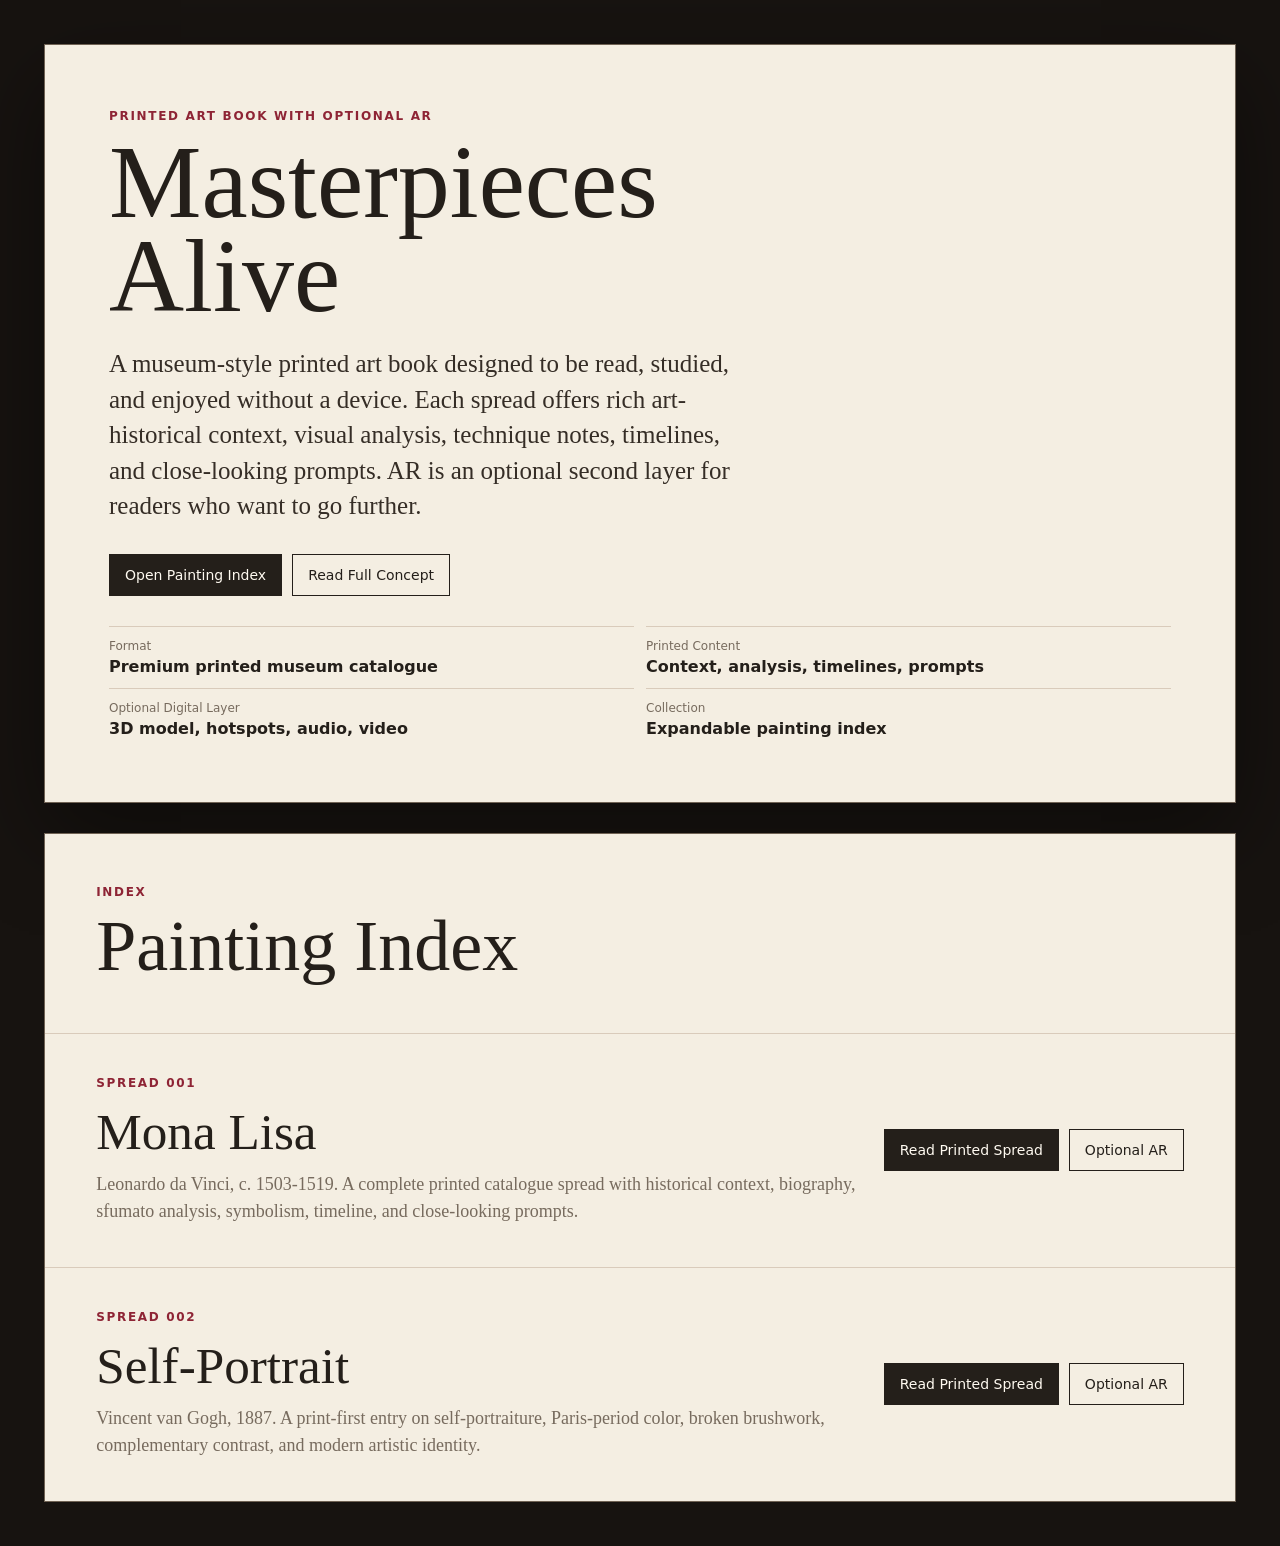
==== index.html @ 3249b7e1 "updates" ====
<!doctype html>
<html lang="en">
  <head>
    <meta charset="utf-8" />
    <meta name="viewport" content="width=device-width, initial-scale=1" />
    <meta name="theme-color" content="#191512" />
    <title>DACIART - Augmented Art Book</title>
    <link rel="stylesheet" href="styles/site.css" />
  </head>
  <body>
    <main class="home-shell">
      <section class="book-hero index-hero" aria-labelledby="book-title">
        <article class="intro">
          <p class="eyebrow">Printed Art Book with Optional AR</p>
          <h1 id="book-title">Masterpieces Alive</h1>
          <p class="dek">
            A museum-style printed art book designed to be read, studied, and enjoyed without a device. Each spread offers rich art-historical context, visual analysis, technique notes, timelines, and close-looking prompts. AR is an optional second layer for readers who want to go further.
          </p>

          <div class="actions" aria-label="Primary actions">
            <a class="button primary" href="#painting-index">Open Painting Index</a>
            <a class="button" href="AR_Art_Book_Concept.md">Read Full Concept</a>
          </div>

          <dl class="facts">
            <div>
              <dt>Format</dt>
              <dd>Premium printed museum catalogue</dd>
            </div>
            <div>
              <dt>Printed Content</dt>
              <dd>Context, analysis, timelines, prompts</dd>
            </div>
            <div>
              <dt>Optional Digital Layer</dt>
              <dd>3D model, hotspots, audio, video</dd>
            </div>
            <div>
              <dt>Collection</dt>
              <dd>Expandable painting index</dd>
            </div>
          </dl>
        </article>
      </section>

      <section id="painting-index" class="painting-index" aria-labelledby="index-title">
        <div class="section-heading">
          <p class="eyebrow">Index</p>
          <h2 id="index-title">Painting Index</h2>
        </div>

        <article class="painting-row">
          <div>
            <p class="eyebrow">Spread 001</p>
            <h3>Mona Lisa</h3>
            <p>Leonardo da Vinci, c. 1503-1519. A complete printed catalogue spread with historical context, biography, sfumato analysis, symbolism, timeline, and close-looking prompts.</p>
          </div>
          <div class="row-actions">
            <a class="button primary" href="print-target.html">Read Printed Spread</a>
            <a class="button" href="ar.html?painting=mona-lisa">Optional AR</a>
          </div>
        </article>

        <article class="painting-row">
          <div>
            <p class="eyebrow">Spread 002</p>
            <h3>Self-Portrait</h3>
            <p>Vincent van Gogh, 1887. A print-first entry on self-portraiture, Paris-period color, broken brushwork, complementary contrast, and modern artistic identity.</p>
          </div>
          <div class="row-actions">
            <a class="button primary" href="print-van-gogh.html">Read Printed Spread</a>
            <a class="button" href="ar.html?painting=van-gogh">Optional AR</a>
          </div>
        </article>
      </section>
    </main>
  </body>
</html>
---- styles/site.css ----
:root {
  --ink: #241f1a;
  --muted: #776b5e;
  --paper: #f4eee2;
  --panel: #fffaf1;
  --line: #d9cbbb;
  --accent: #8e2435;
  --dark: #171310;
}

* {
  box-sizing: border-box;
}

body {
  margin: 0;
  font-family: Inter, ui-sans-serif, system-ui, -apple-system, BlinkMacSystemFont, "Segoe UI", sans-serif;
  color: var(--ink);
  background: var(--dark);
}

a {
  color: inherit;
}

.home-shell {
  min-height: 100vh;
  padding: clamp(18px, 4vw, 44px);
}

.book-hero {
  max-width: 1320px;
  margin: 0 auto 30px;
  min-height: 78vh;
  display: grid;
  grid-template-columns: minmax(300px, 0.86fr) minmax(340px, 1fr);
  border: 1px solid #6f6254;
  background: var(--paper);
  box-shadow: 0 34px 90px rgba(0, 0, 0, 0.42);
}

.index-hero {
  min-height: auto;
  display: block;
}

.index-hero .intro {
  min-height: 68vh;
}

.plate {
  display: grid;
  place-items: center;
  padding: clamp(24px, 4vw, 52px);
  background: #15120f;
}

.plate img {
  max-width: 100%;
  max-height: 74vh;
  object-fit: contain;
  box-shadow: 0 18px 40px rgba(0, 0, 0, 0.44);
}

.intro {
  display: flex;
  flex-direction: column;
  justify-content: center;
  padding: clamp(28px, 5vw, 70px);
}

.eyebrow {
  margin: 0 0 12px;
  color: var(--accent);
  font-size: 12px;
  font-weight: 700;
  letter-spacing: 0.14em;
  text-transform: uppercase;
}

h1,
h2 {
  margin: 0;
  font-family: Georgia, "Times New Roman", serif;
  font-weight: 500;
  letter-spacing: 0;
}

.intro h1 {
  max-width: 9ch;
  font-size: clamp(54px, 9vw, 104px);
  line-height: 0.9;
}

.dek {
  max-width: 640px;
  margin: 24px 0 0;
  font-family: Georgia, "Times New Roman", serif;
  font-size: clamp(19px, 2.3vw, 25px);
  line-height: 1.42;
  color: #352d26;
}

.actions {
  display: flex;
  flex-wrap: wrap;
  gap: 10px;
  margin: 30px 0;
}

.button {
  display: inline-flex;
  align-items: center;
  justify-content: center;
  min-height: 42px;
  padding: 10px 15px;
  border: 1px solid var(--ink);
  text-decoration: none;
  font-size: 14px;
  background: transparent;
}

.button.primary {
  background: var(--ink);
  color: #fffaf1;
}

.facts {
  display: grid;
  grid-template-columns: repeat(2, minmax(0, 1fr));
  gap: 12px;
  margin: 0;
}

.facts div {
  border-top: 1px solid var(--line);
  padding-top: 12px;
}

.facts dt {
  color: var(--muted);
  font-size: 12px;
}

.facts dd {
  margin: 4px 0 0;
  font-weight: 700;
}

.painting-index {
  max-width: 1320px;
  margin: 0 auto;
  background: var(--paper);
  border: 1px solid #6f6254;
}

.section-heading {
  padding: clamp(24px, 4vw, 52px);
  border-bottom: 1px solid var(--line);
}

.section-heading h2 {
  font-size: clamp(38px, 6vw, 72px);
  line-height: 0.98;
}

.painting-row {
  display: grid;
  grid-template-columns: 1fr auto;
  gap: 24px;
  align-items: center;
  padding: clamp(22px, 4vw, 42px) clamp(24px, 4vw, 52px);
  border-bottom: 1px solid var(--line);
}

.painting-row:last-child {
  border-bottom: 0;
}

.painting-row h3 {
  margin: 0;
  font-family: Georgia, "Times New Roman", serif;
  font-size: clamp(30px, 4vw, 54px);
  font-weight: 500;
}

.painting-row p:not(.eyebrow) {
  max-width: 760px;
  margin: 10px 0 0;
  color: var(--muted);
  font-family: Georgia, "Times New Roman", serif;
  font-size: 18px;
  line-height: 1.5;
}

.row-actions {
  display: flex;
  flex-wrap: wrap;
  justify-content: flex-end;
  gap: 10px;
}

.spread-preview {
  max-width: 1320px;
  margin: 0 auto;
  display: grid;
  grid-template-columns: 0.95fr 1.05fr;
  background: var(--paper);
  border: 1px solid #6f6254;
}

.page {
  padding: clamp(24px, 4vw, 52px);
}

.page + .page {
  border-left: 1px solid var(--line);
}

.image-page figure {
  margin: 0;
}

.image-page img {
  width: 100%;
  max-height: 620px;
  object-fit: contain;
  background: #15120f;
  padding: 18px;
}

figcaption {
  display: grid;
  gap: 4px;
  margin-top: 14px;
  color: var(--muted);
  font-size: 13px;
}

figcaption strong {
  color: var(--ink);
  font-size: 18px;
}

.meta {
  display: flex;
  flex-wrap: wrap;
  gap: 8px;
  margin-bottom: 22px;
}

.meta span {
  border: 1px solid var(--line);
  color: var(--muted);
  padding: 7px 10px;
  font-size: 12px;
}

.text-page h2 {
  font-size: clamp(44px, 7vw, 82px);
  line-height: 0.95;
}

.artist {
  margin: 8px 0 28px;
  color: var(--muted);
  font-size: 18px;
}

.essay-grid {
  display: grid;
  grid-template-columns: 1fr 1fr;
  gap: 24px;
}

.essay-grid h3 {
  margin: 0 0 8px;
  color: var(--accent);
  font-size: 13px;
  letter-spacing: 0.08em;
  text-transform: uppercase;
}

.essay-grid p {
  margin: 0;
  font-family: Georgia, "Times New Roman", serif;
  font-size: 18px;
  line-height: 1.55;
}

.target-body {
  background: #ece5d8;
}

.target-sheet {
  width: min(920px, calc(100vw - 28px));
  margin: 20px auto;
  padding: clamp(18px, 4vw, 42px);
  background: var(--paper);
  border: 1px solid var(--line);
}

.target-sheet header {
  text-align: center;
  margin-bottom: 22px;
}

.target-sheet h1 {
  font-size: clamp(42px, 8vw, 78px);
}

.target-sheet p {
  margin: 10px auto 0;
  max-width: 620px;
  color: var(--muted);
}

.target-art {
  margin: 0;
  display: grid;
  place-items: center;
}

.target-art img {
  width: min(620px, 100%);
  height: auto;
  border: 1px solid #312820;
}

.target-sheet footer {
  display: flex;
  justify-content: center;
  gap: 10px;
  flex-wrap: wrap;
  margin-top: 24px;
}

.catalogue-spread {
  width: min(1320px, calc(100vw - 28px));
  margin: 20px auto;
  display: grid;
  grid-template-columns: minmax(320px, 0.88fr) minmax(420px, 1.12fr);
  background: var(--paper);
  border: 1px solid var(--line);
}

.catalogue-plate,
.catalogue-text {
  padding: clamp(22px, 4vw, 46px);
}

.catalogue-plate {
  border-right: 1px solid var(--line);
}

.catalogue-text h1 {
  margin: 0;
  font-family: Georgia, "Times New Roman", serif;
  font-size: clamp(44px, 7vw, 78px);
  font-weight: 500;
  line-height: 0.95;
}

.catalogue-meta {
  display: grid;
  grid-template-columns: repeat(2, minmax(0, 1fr));
  gap: 10px;
  margin: 22px 0 28px;
}

.catalogue-meta div {
  border-top: 1px solid var(--line);
  padding-top: 10px;
}

.catalogue-meta dt {
  color: var(--muted);
  font-size: 12px;
  text-transform: uppercase;
  letter-spacing: 0.08em;
}

.catalogue-meta dd {
  margin: 4px 0 0;
  font-weight: 700;
}

.catalogue-grid {
  display: grid;
  grid-template-columns: repeat(2, minmax(0, 1fr));
  gap: 24px;
}

.catalogue-grid h2,
.timeline-strip h2,
.ar-note h2 {
  margin: 0 0 8px;
  color: var(--accent);
  font-size: 13px;
  letter-spacing: 0.08em;
  text-transform: uppercase;
}

.catalogue-grid p,
.catalogue-grid li,
.timeline-strip li,
.ar-note p {
  color: #352d26;
  font-family: Georgia, "Times New Roman", serif;
  font-size: 16px;
  line-height: 1.48;
}

.catalogue-grid p,
.ar-note p {
  margin: 0;
}

.catalogue-grid ul,
.timeline-strip ol {
  margin: 0;
  padding-left: 20px;
}

.timeline-strip {
  margin-top: 28px;
  padding-top: 18px;
  border-top: 1px solid var(--line);
}

.timeline-strip ol {
  display: grid;
  grid-template-columns: repeat(2, minmax(0, 1fr));
  gap: 10px 22px;
}

.ar-note {
  margin-top: 26px;
  padding: 16px;
  border: 1px solid var(--line);
  background: rgba(255, 250, 241, 0.56);
}

.ar-note .button {
  margin: 14px 8px 0 0;
}

@media (max-width: 860px) {
  .book-hero,
  .spread-preview,
  .catalogue-spread {
    grid-template-columns: 1fr;
  }

  .page + .page {
    border-left: 0;
    border-top: 1px solid var(--line);
  }

  .essay-grid,
  .facts {
    grid-template-columns: 1fr;
  }

  .painting-row {
    grid-template-columns: 1fr;
  }

  .row-actions {
    justify-content: flex-start;
  }

  .catalogue-plate {
    border-right: 0;
    border-bottom: 1px solid var(--line);
  }

  .catalogue-grid,
  .catalogue-meta,
  .timeline-strip ol {
    grid-template-columns: 1fr;
  }
}

@media print {
  body,
  .target-body {
    background: white;
  }

  .home-shell,
  .catalogue-spread,
  .target-sheet {
    width: 100%;
    margin: 0;
    box-shadow: none;
  }

  .button {
    display: none;
  }
}
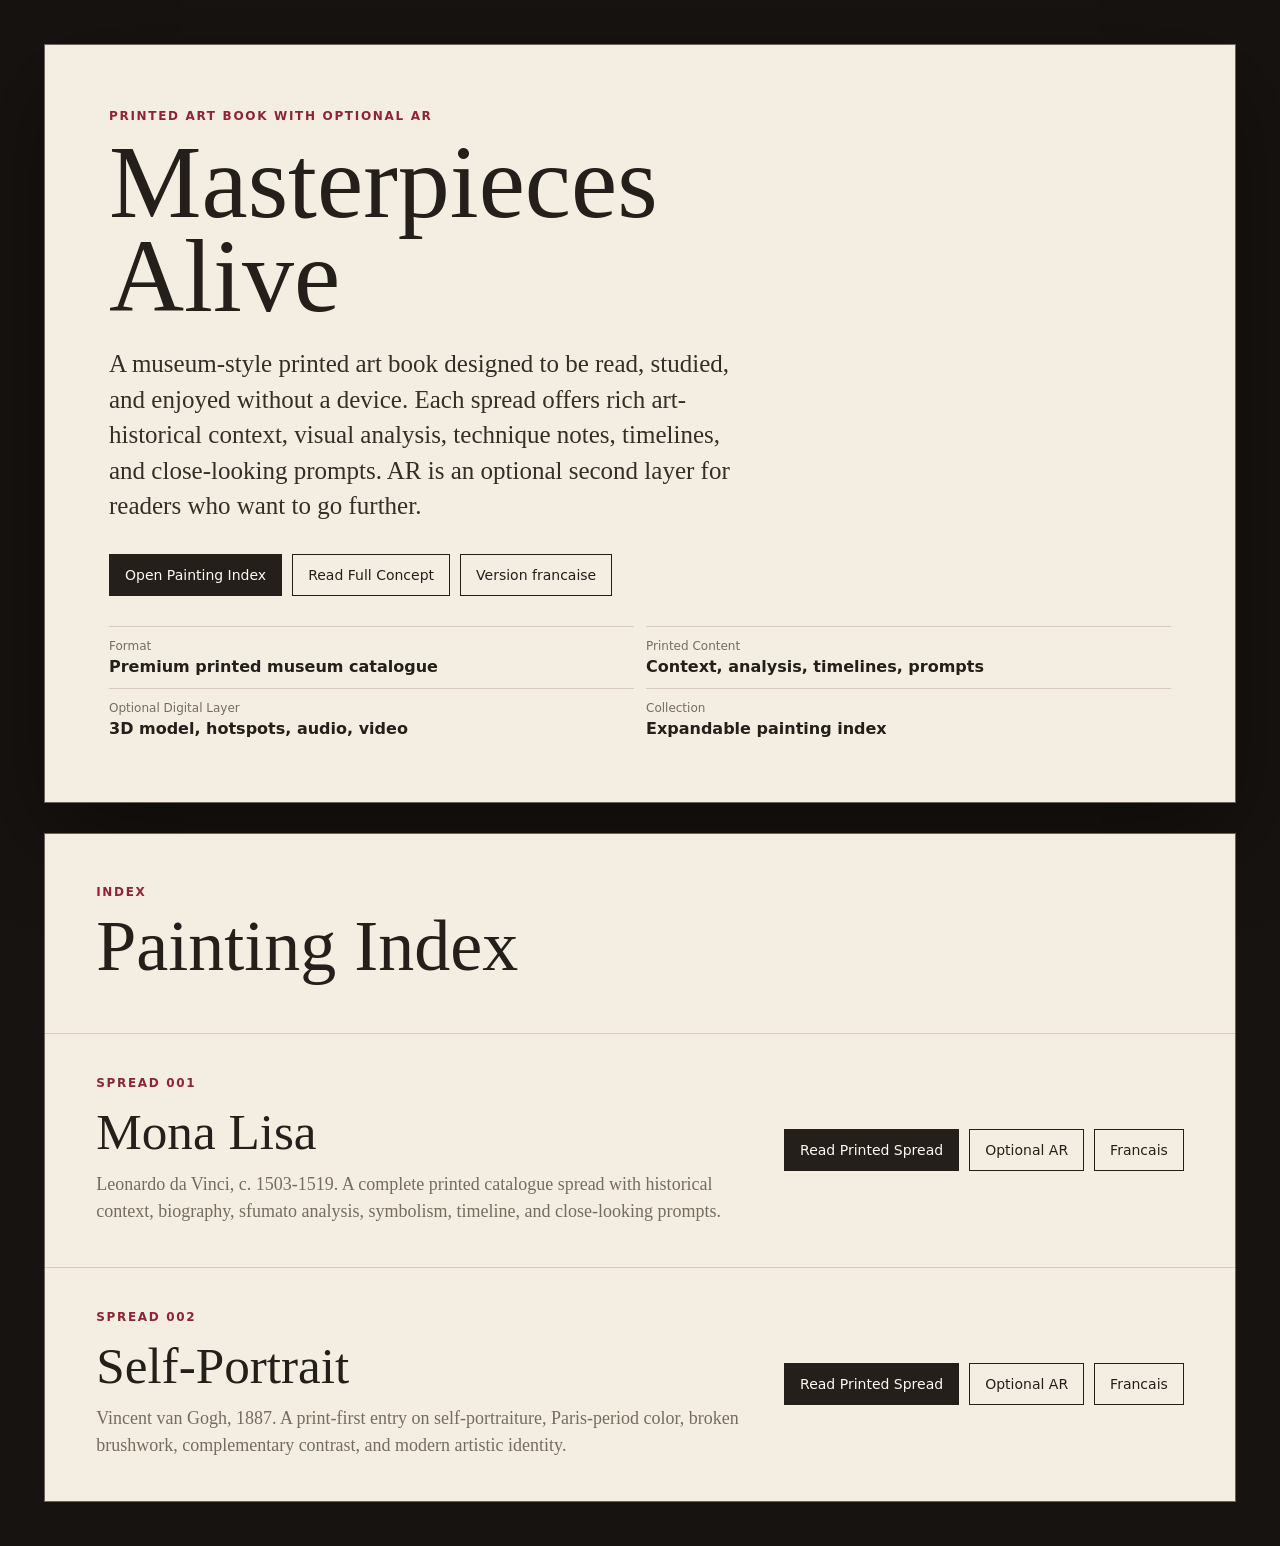
==== commit c271cee0: "updated video fr en" ====
--- a/index.html
+++ b/index.html
@@ -20,6 +20,7 @@
           <div class="actions" aria-label="Primary actions">
             <a class="button primary" href="#painting-index">Open Painting Index</a>
             <a class="button" href="AR_Art_Book_Concept.md">Read Full Concept</a>
+            <a class="button" href="index-fr.html" lang="fr">Version francaise</a>
           </div>
 
           <dl class="facts">
@@ -57,7 +58,8 @@
           </div>
           <div class="row-actions">
             <a class="button primary" href="print-target.html">Read Printed Spread</a>
-            <a class="button" href="ar.html?painting=mona-lisa">Optional AR</a>
+            <a class="button" href="ar.html?painting=mona-lisa&amp;lang=en">Optional AR</a>
+            <a class="button" href="print-target-fr.html" lang="fr">Francais</a>
           </div>
         </article>
 
@@ -69,7 +71,8 @@
           </div>
           <div class="row-actions">
             <a class="button primary" href="print-van-gogh.html">Read Printed Spread</a>
-            <a class="button" href="ar.html?painting=van-gogh">Optional AR</a>
+            <a class="button" href="ar.html?painting=van-gogh&amp;lang=en">Optional AR</a>
+            <a class="button" href="print-van-gogh-fr.html" lang="fr">Francais</a>
           </div>
         </article>
       </section>
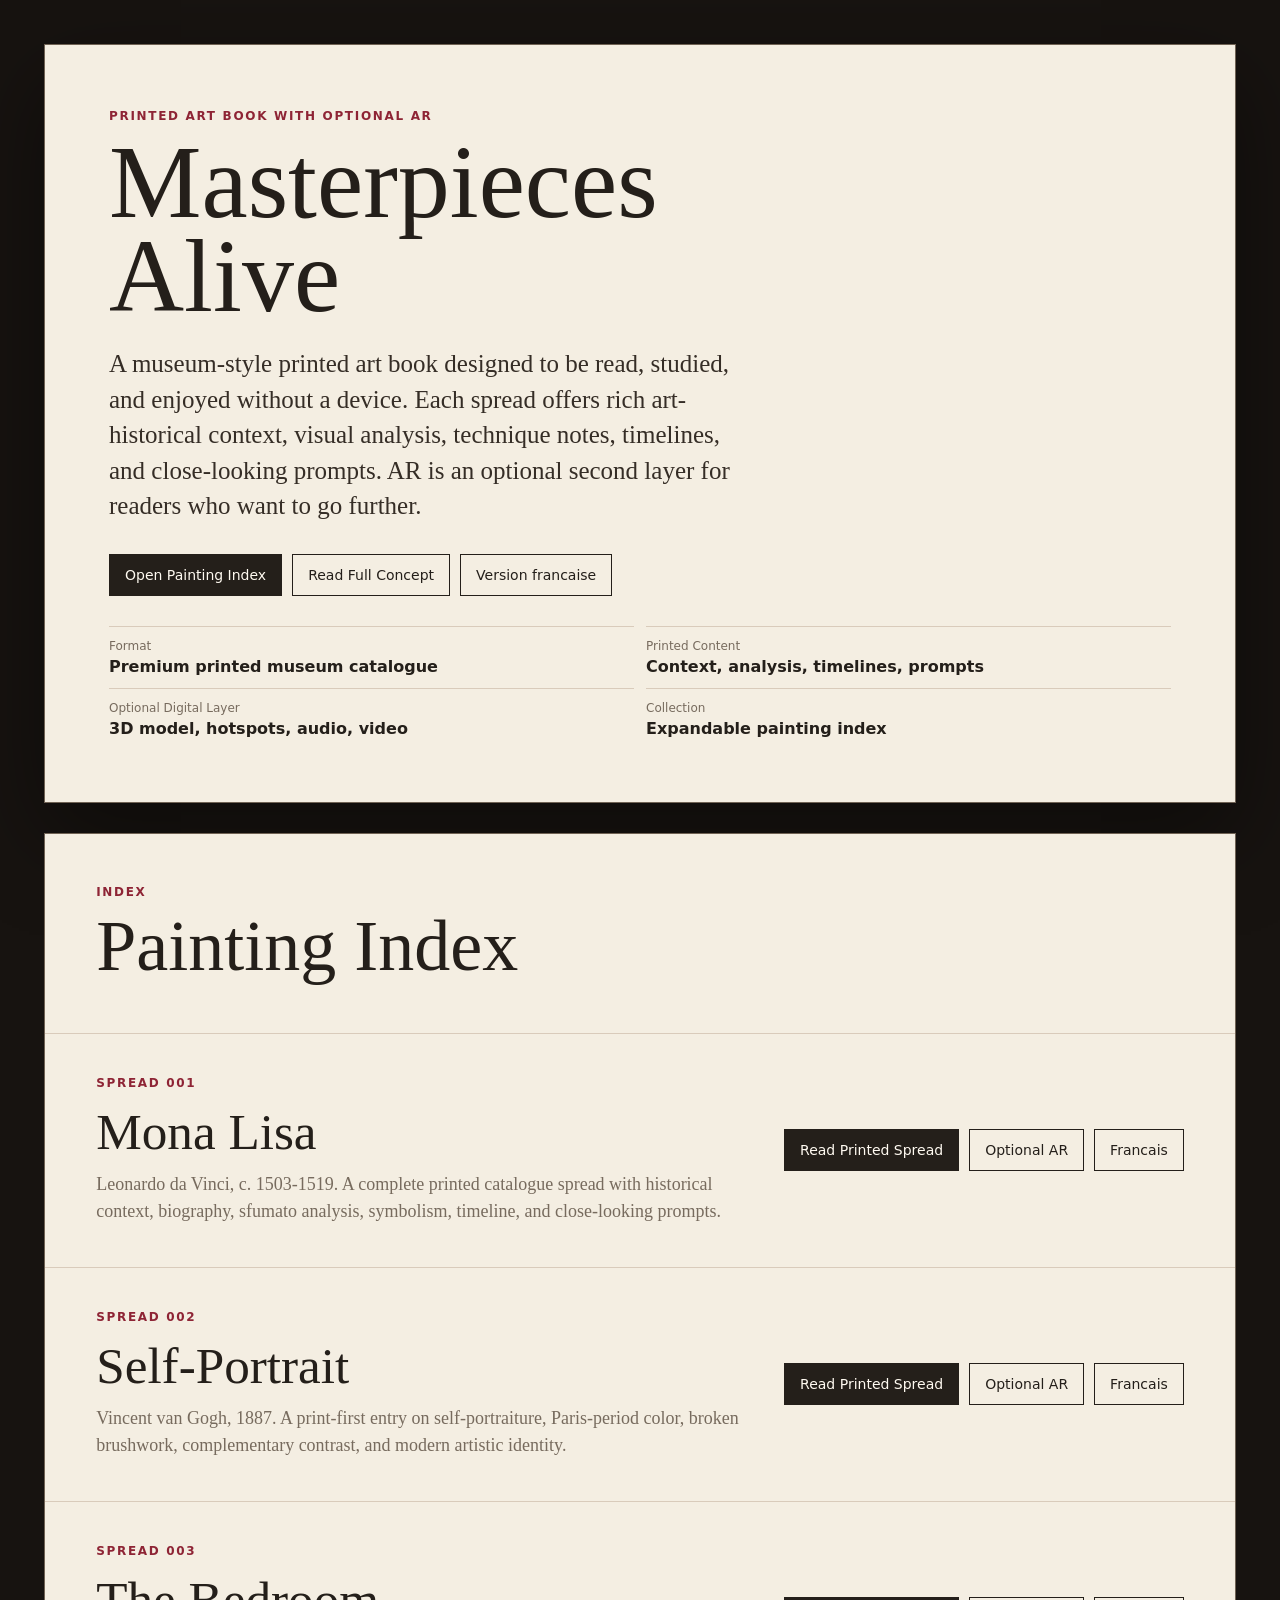
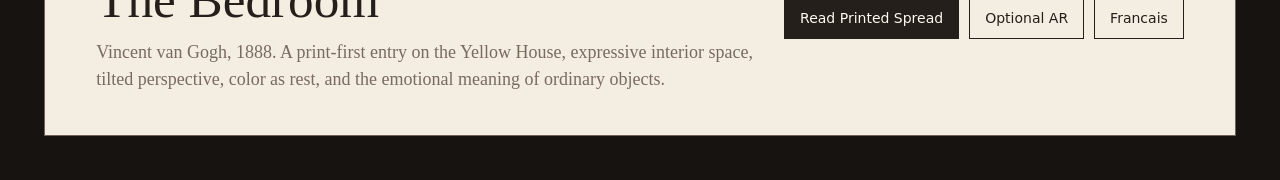
==== commit e9b6be26: "added the bedroom painting" ====
--- a/index.html
+++ b/index.html
@@ -75,6 +75,19 @@
             <a class="button" href="print-van-gogh-fr.html" lang="fr">Francais</a>
           </div>
         </article>
+
+        <article class="painting-row">
+          <div>
+            <p class="eyebrow">Spread 003</p>
+            <h3>The Bedroom</h3>
+            <p>Vincent van Gogh, 1888. A print-first entry on the Yellow House, expressive interior space, tilted perspective, color as rest, and the emotional meaning of ordinary objects.</p>
+          </div>
+          <div class="row-actions">
+            <a class="button primary" href="print-van-gogh-bedroom.html">Read Printed Spread</a>
+            <a class="button" href="ar.html?painting=van-gogh-bedroom&amp;lang=en">Optional AR</a>
+            <a class="button" href="print-van-gogh-bedroom-fr.html" lang="fr">Francais</a>
+          </div>
+        </article>
       </section>
     </main>
   </body>
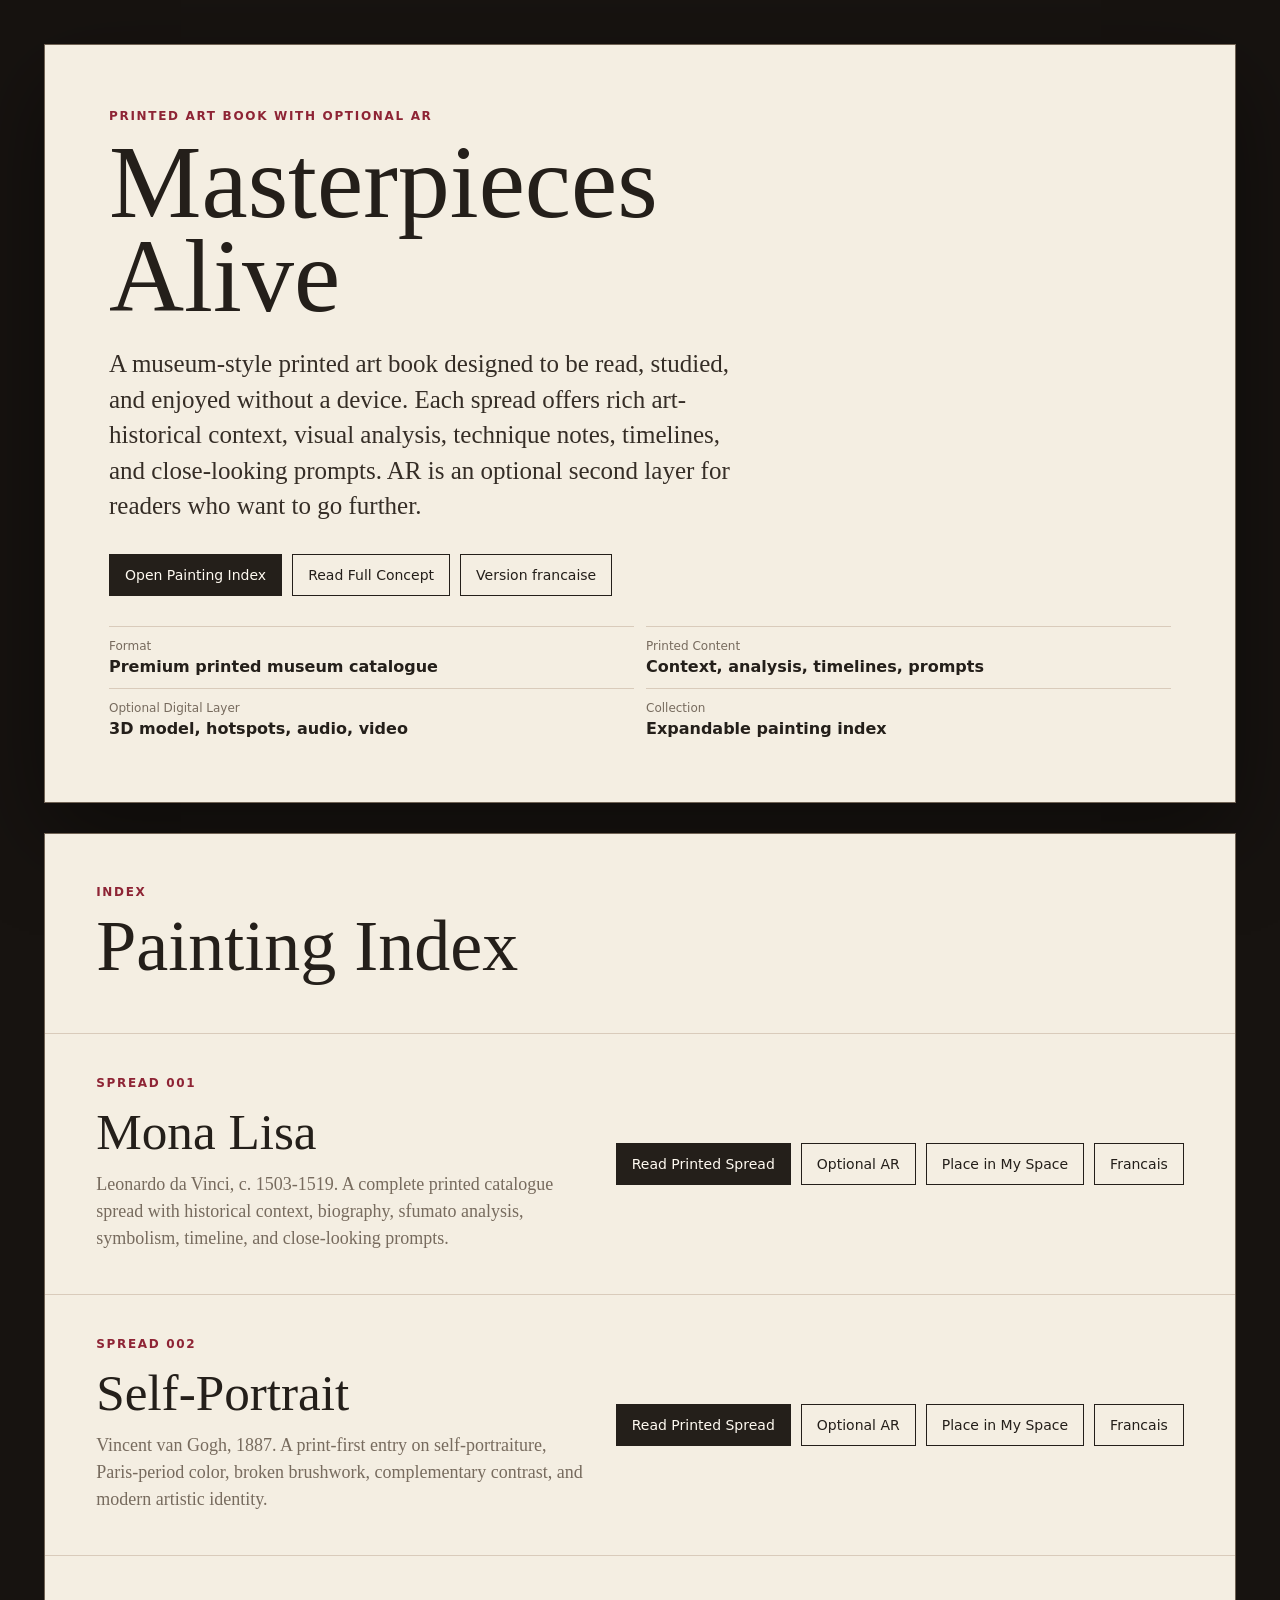
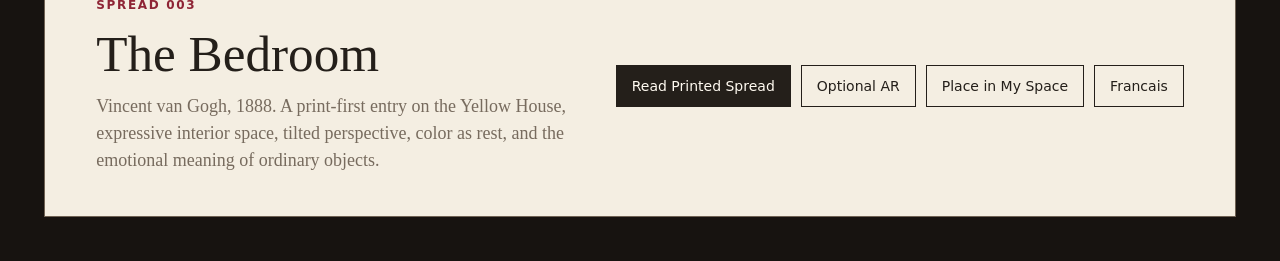
==== commit bf8c43a0: "added spatial positioning" ====
--- a/index.html
+++ b/index.html
@@ -59,6 +59,7 @@
           <div class="row-actions">
             <a class="button primary" href="print-target.html">Read Printed Spread</a>
             <a class="button" href="ar.html?painting=mona-lisa&amp;lang=en">Optional AR</a>
+            <a class="button" href="space.html?painting=mona-lisa&amp;lang=en">Place in My Space</a>
             <a class="button" href="print-target-fr.html" lang="fr">Francais</a>
           </div>
         </article>
@@ -72,6 +73,7 @@
           <div class="row-actions">
             <a class="button primary" href="print-van-gogh.html">Read Printed Spread</a>
             <a class="button" href="ar.html?painting=van-gogh&amp;lang=en">Optional AR</a>
+            <a class="button" href="space.html?painting=van-gogh&amp;lang=en">Place in My Space</a>
             <a class="button" href="print-van-gogh-fr.html" lang="fr">Francais</a>
           </div>
         </article>
@@ -85,6 +87,7 @@
           <div class="row-actions">
             <a class="button primary" href="print-van-gogh-bedroom.html">Read Printed Spread</a>
             <a class="button" href="ar.html?painting=van-gogh-bedroom&amp;lang=en">Optional AR</a>
+            <a class="button" href="space.html?painting=van-gogh-bedroom&amp;lang=en">Place in My Space</a>
             <a class="button" href="print-van-gogh-bedroom-fr.html" lang="fr">Francais</a>
           </div>
         </article>
